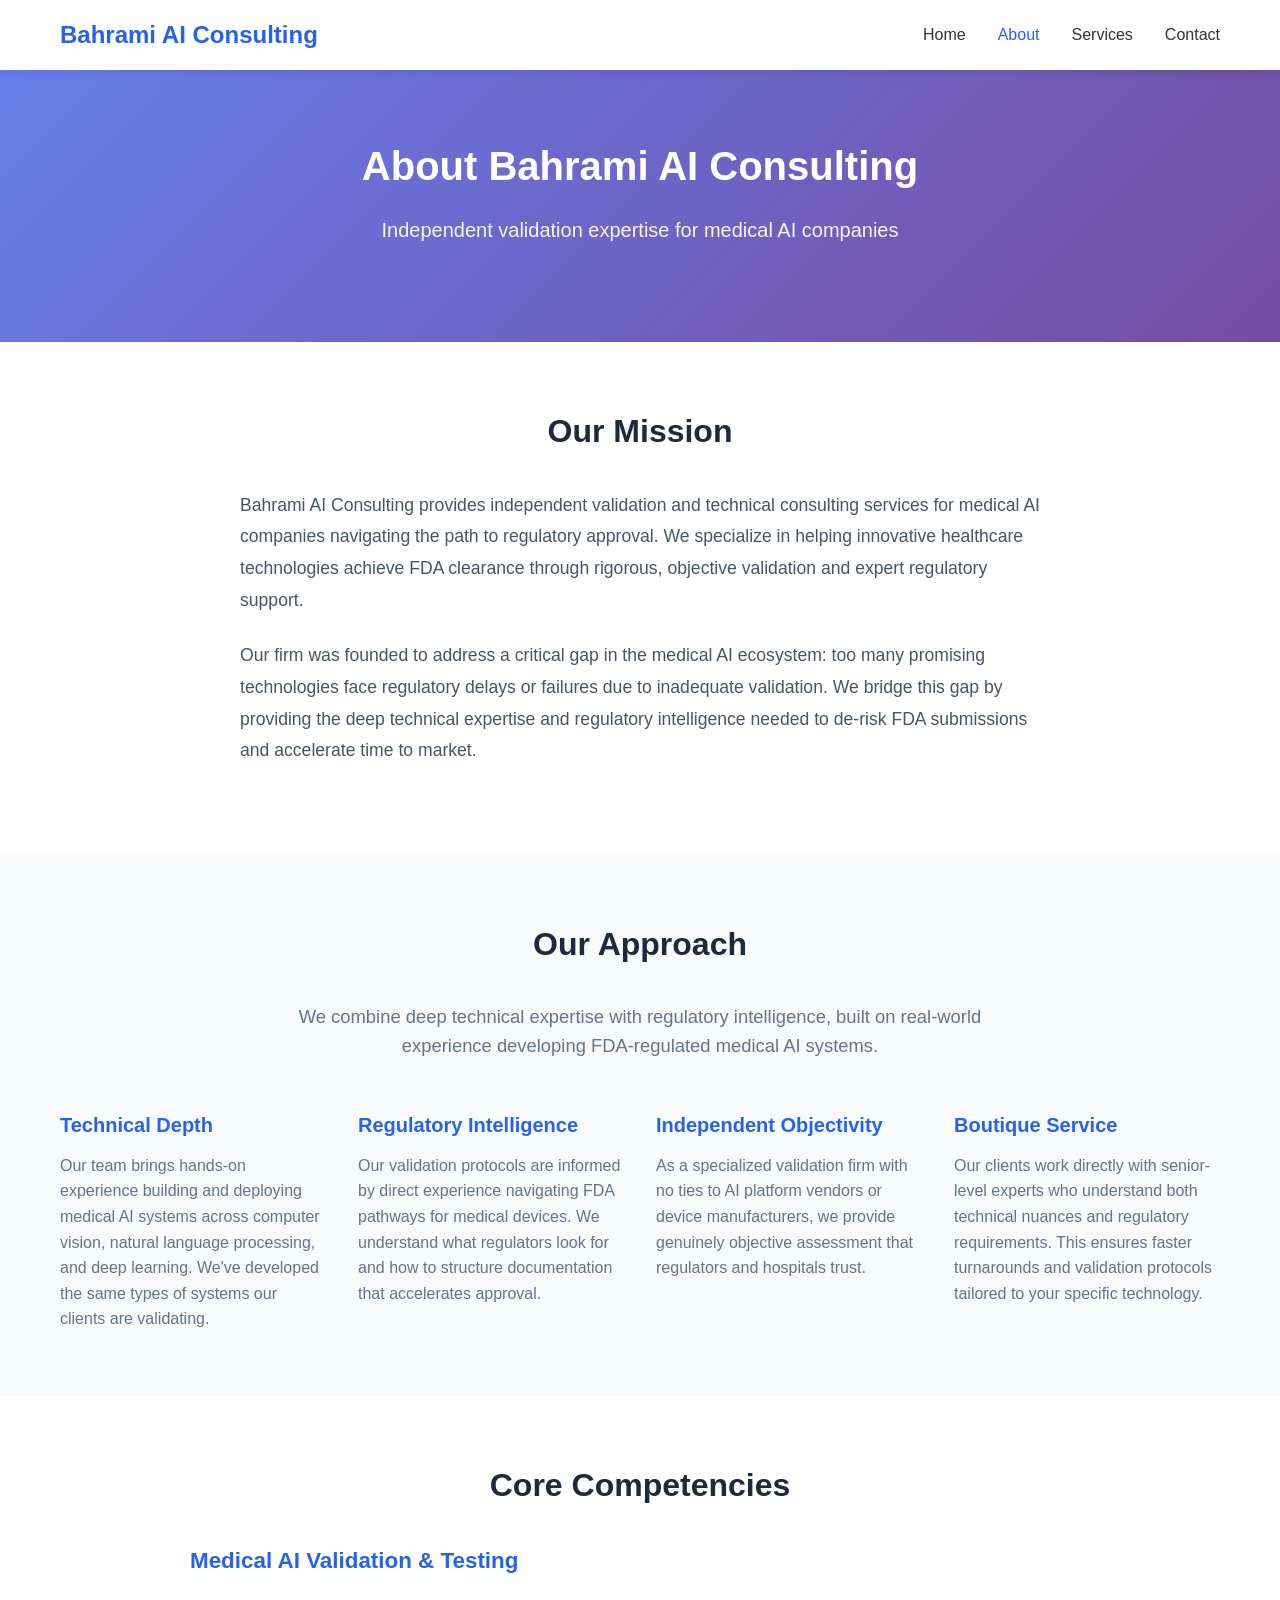
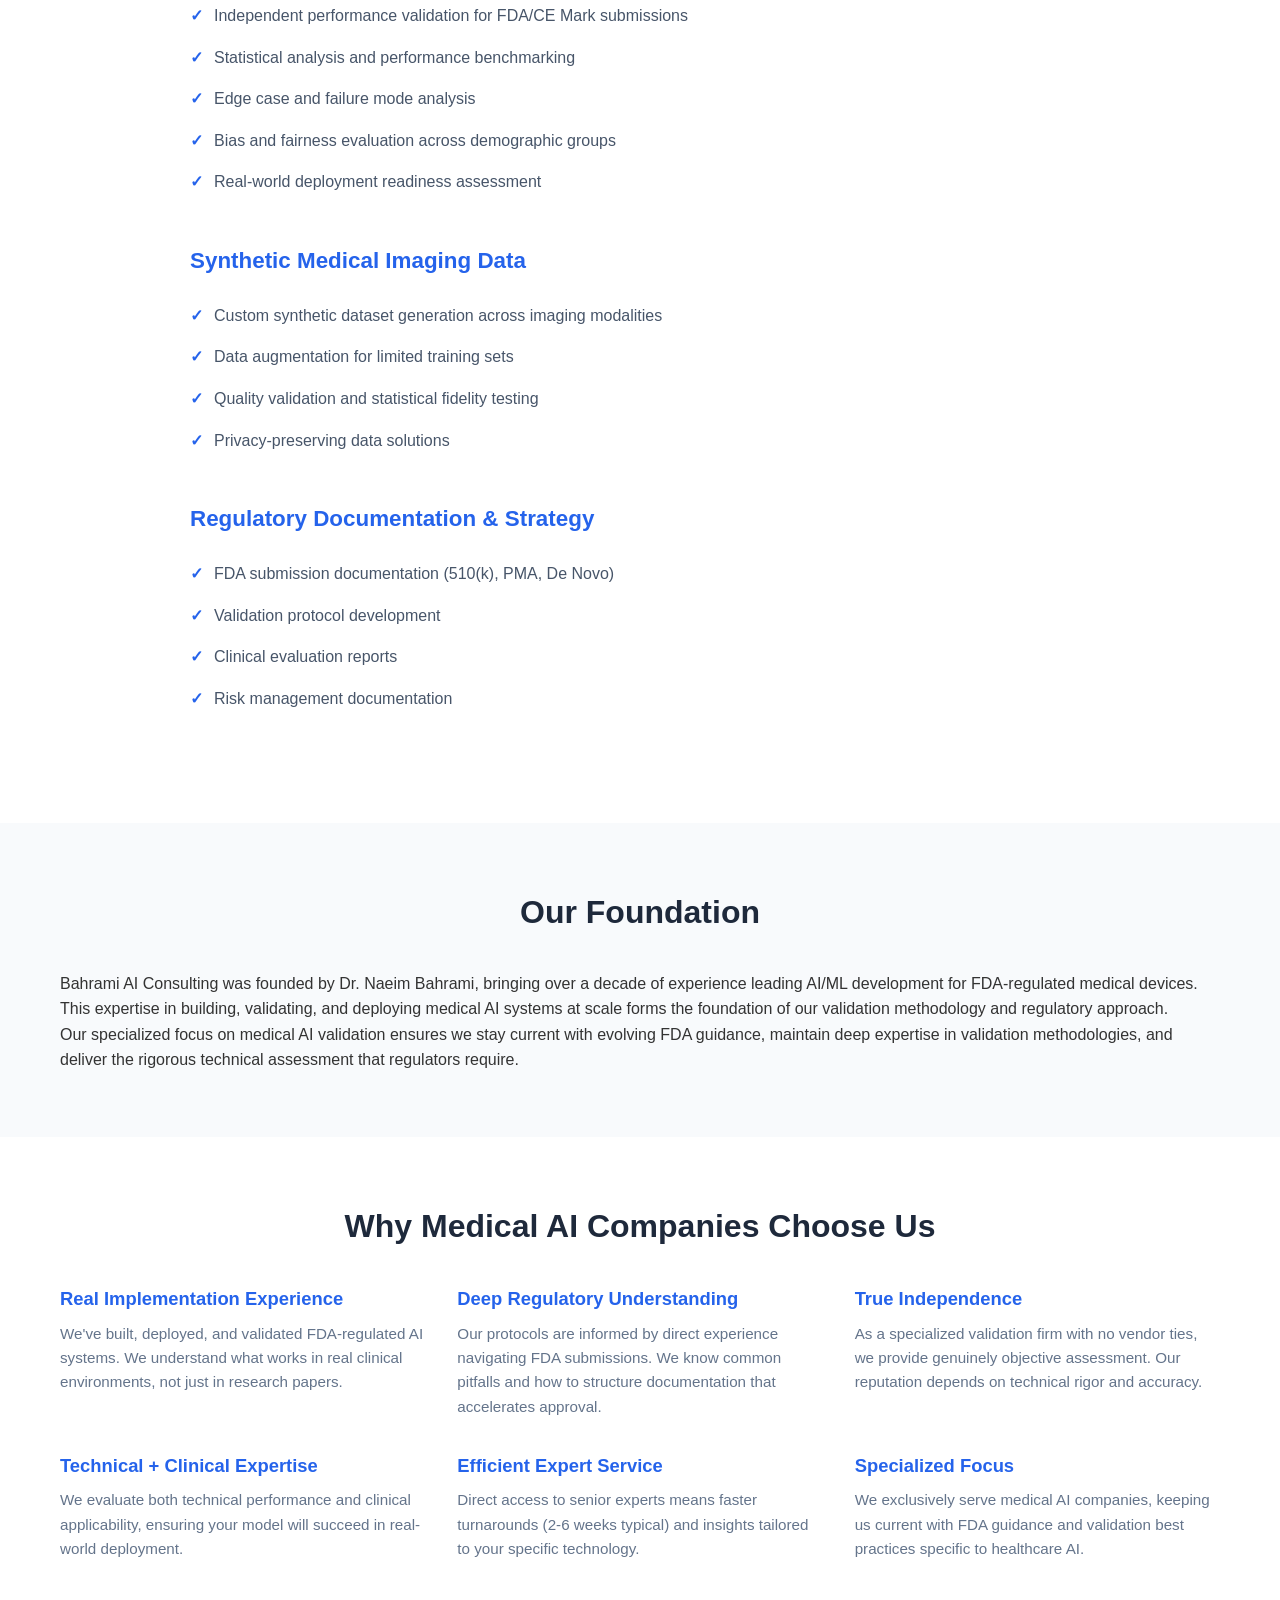
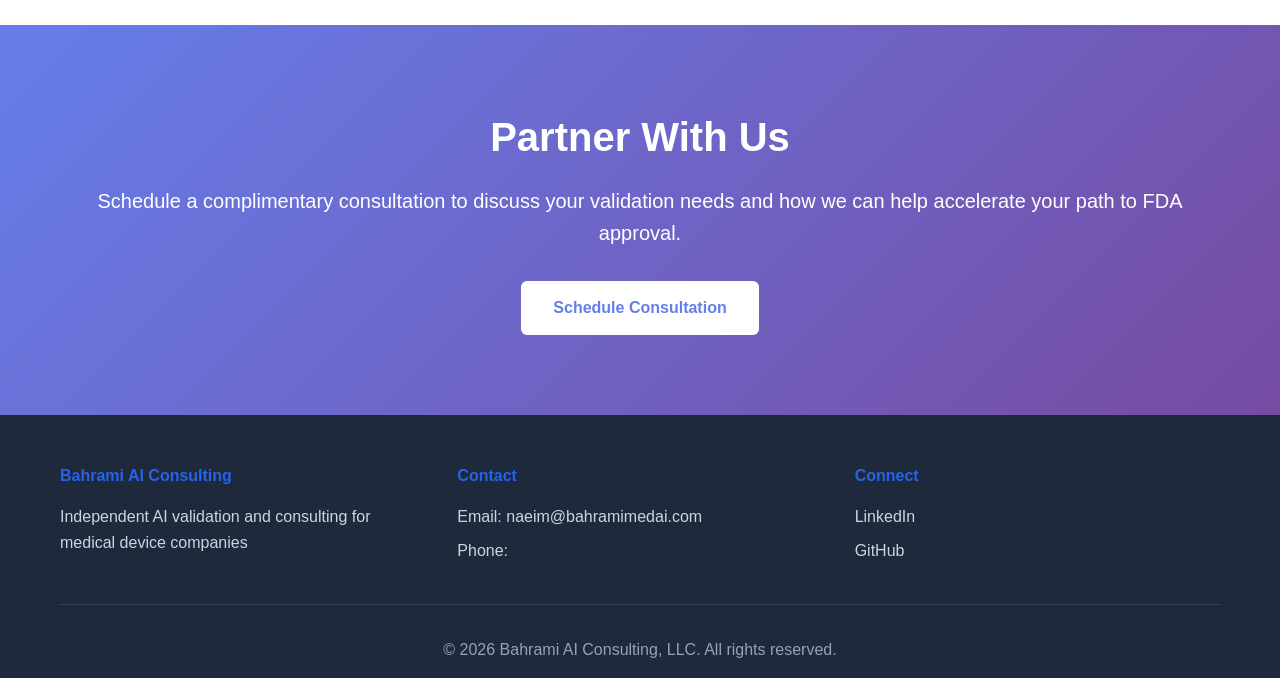
==== about.html @ 237594a4 "Add About page and extend styles; remove employer references and clear phone Co-Authored-By: Claude " ====
<!DOCTYPE html>
<html lang="en">
<head>
    <meta charset="UTF-8">
    <meta name="viewport" content="width=device-width, initial-scale=1.0">
    <title>About Us - Bahrami AI Consulting</title>
    <meta name="description" content="Specialized validation firm for medical AI companies. Expert validation services built on deep technical expertise in medical AI.">
    <link rel="stylesheet" href="css/style.css">
</head>
<body>
    <!-- Navigation -->
    <nav class="navbar">
        <div class="container">
            <div class="nav-brand">Bahrami AI Consulting</div>
            <ul class="nav-menu">
                <li><a href="index.html">Home</a></li>
                <li><a href="about.html" class="active">About</a></li>
                <li><a href="services.html">Services</a></li>
                <li><a href="contact.html">Contact</a></li>
            </ul>
        </div>
    </nav>

    <!-- About Hero -->
    <section class="page-hero">
        <div class="container">
            <h1>About Bahrami AI Consulting</h1>
            <p class="hero-subtitle">Independent validation expertise for medical AI companies</p>
        </div>
    </section>

    <!-- Mission Statement -->
    <section class="about-section">
        <div class="container">
            <div class="about-content">
                <h2>Our Mission</h2>
                <p>Bahrami AI Consulting provides independent validation and technical consulting services for medical AI companies navigating the path to regulatory approval. We specialize in helping innovative healthcare technologies achieve FDA clearance through rigorous, objective validation and expert regulatory support.</p>
                
                <p>Our firm was founded to address a critical gap in the medical AI ecosystem: too many promising technologies face regulatory delays or failures due to inadequate validation. We bridge this gap by providing the deep technical expertise and regulatory intelligence needed to de-risk FDA submissions and accelerate time to market.</p>
            </div>
        </div>
    </section>

    <!-- Our Approach -->
    <section class="about-section gray-bg">
        <div class="container">
            <h2>Our Approach</h2>
            <p class="section-intro">We combine deep technical expertise with regulatory intelligence, built on real-world experience developing FDA-regulated medical AI systems.</p>
            
            <div class="approach-grid">
                <div class="approach-item">
                    <h3>Technical Depth</h3>
                    <p>Our team brings hands-on experience building and deploying medical AI systems across computer vision, natural language processing, and deep learning. We've developed the same types of systems our clients are validating.</p>
                </div>
                
                <div class="approach-item">
                    <h3>Regulatory Intelligence</h3>
                    <p>Our validation protocols are informed by direct experience navigating FDA pathways for medical devices. We understand what regulators look for and how to structure documentation that accelerates approval.</p>
                </div>
                
                <div class="approach-item">
                    <h3>Independent Objectivity</h3>
                    <p>As a specialized validation firm with no ties to AI platform vendors or device manufacturers, we provide genuinely objective assessment that regulators and hospitals trust.</p>
                </div>
                
                <div class="approach-item">
                    <h3>Boutique Service</h3>
                    <p>Our clients work directly with senior-level experts who understand both technical nuances and regulatory requirements. This ensures faster turnarounds and validation protocols tailored to your specific technology.</p>
                </div>
            </div>
        </div>
    </section>

    <!-- Core Competencies -->
    <section class="about-section">
        <div class="container">
            <h2>Core Competencies</h2>
            
            <div class="competency-list">
                <div class="competency-item">
                    <h3>Medical AI Validation & Testing</h3>
                    <ul>
                        <li>Independent performance validation for FDA/CE Mark submissions</li>
                        <li>Statistical analysis and performance benchmarking</li>
                        <li>Edge case and failure mode analysis</li>
                        <li>Bias and fairness evaluation across demographic groups</li>
                        <li>Real-world deployment readiness assessment</li>
                    </ul>
                </div>
                
                <div class="competency-item">
                    <h3>Synthetic Medical Imaging Data</h3>
                    <ul>
                        <li>Custom synthetic dataset generation across imaging modalities</li>
                        <li>Data augmentation for limited training sets</li>
                        <li>Quality validation and statistical fidelity testing</li>
                        <li>Privacy-preserving data solutions</li>
                    </ul>
                </div>
                
                <div class="competency-item">
                    <h3>Regulatory Documentation & Strategy</h3>
                    <ul>
                        <li>FDA submission documentation (510(k), PMA, De Novo)</li>
                        <li>Validation protocol development</li>
                        <li>Clinical evaluation reports</li>
                        <li>Risk management documentation</li>
                    </ul>
                </div>
            </div>
        </div>
    </section>

    <!-- Foundation -->
    <section class="about-section gray-bg">
        <div class="container">
            <h2>Our Foundation</h2>
            <p>Bahrami AI Consulting was founded by Dr. Naeim Bahrami, bringing over a decade of experience leading AI/ML development for FDA-regulated medical devices. This expertise in building, validating, and deploying medical AI systems at scale forms the foundation of our validation methodology and regulatory approach.</p>
            
            <p>Our specialized focus on medical AI validation ensures we stay current with evolving FDA guidance, maintain deep expertise in validation methodologies, and deliver the rigorous technical assessment that regulators require.</p>
        </div>
    </section>

    <!-- Why Choose Us -->
    <section class="about-section">
        <div class="container">
            <h2>Why Medical AI Companies Choose Us</h2>
            
            <div class="why-choose-grid">
                <div class="why-choose-item">
                    <h4>Real Implementation Experience</h4>
                    <p>We've built, deployed, and validated FDA-regulated AI systems. We understand what works in real clinical environments, not just in research papers.</p>
                </div>
                
                <div class="why-choose-item">
                    <h4>Deep Regulatory Understanding</h4>
                    <p>Our protocols are informed by direct experience navigating FDA submissions. We know common pitfalls and how to structure documentation that accelerates approval.</p>
                </div>
                
                <div class="why-choose-item">
                    <h4>True Independence</h4>
                    <p>As a specialized validation firm with no vendor ties, we provide genuinely objective assessment. Our reputation depends on technical rigor and accuracy.</p>
                </div>
                
                <div class="why-choose-item">
                    <h4>Technical + Clinical Expertise</h4>
                    <p>We evaluate both technical performance and clinical applicability, ensuring your model will succeed in real-world deployment.</p>
                </div>
                
                <div class="why-choose-item">
                    <h4>Efficient Expert Service</h4>
                    <p>Direct access to senior experts means faster turnarounds (2-6 weeks typical) and insights tailored to your specific technology.</p>
                </div>
                
                <div class="why-choose-item">
                    <h4>Specialized Focus</h4>
                    <p>We exclusively serve medical AI companies, keeping us current with FDA guidance and validation best practices specific to healthcare AI.</p>
                </div>
            </div>
        </div>
    </section>

    <!-- CTA Section -->
    <section class="cta-section">
        <div class="container">
            <h2>Partner With Us</h2>
            <p>Schedule a complimentary consultation to discuss your validation needs and how we can help accelerate your path to FDA approval.</p>
            <a href="contact.html" class="btn btn-primary">Schedule Consultation</a>
        </div>
    </section>

    <!-- Footer -->
    <footer>
        <div class="container">
            <div class="footer-content">
                <div class="footer-col">
                    <h4>Bahrami AI Consulting</h4>
                    <p>Independent AI validation and consulting for medical device companies</p>
                </div>
                <div class="footer-col">
                    <h4>Contact</h4>
                    <p>Email: naeim@bahramimedai.com</p>
                    <p>Phone: </p>
                </div>
                <div class="footer-col">
                    <h4>Connect</h4>
                    <p><a href="https://www.linkedin.com/in/naeim-bahrami" target="_blank">LinkedIn</a></p>
                    <p><a href="https://github.com/naeimbah" target="_blank">GitHub</a></p>
                </div>
            </div>
            <div class="footer-bottom">
                <p>&copy; 2026 Bahrami AI Consulting, LLC. All rights reserved.</p>
            </div>
        </div>
    </footer>

    <script src="js/main.js"></script>
</body>
</html>
---- css/style.css ----
/* Reset & Base Styles */
* {
    margin: 0;
    padding: 0;
    box-sizing: border-box;
}

body {
    font-family: -apple-system, BlinkMacSystemFont, 'Segoe UI', Roboto, Oxygen, Ubuntu, Cantarell, sans-serif;
    line-height: 1.6;
    color: #333;
}

.container {
    max-width: 1200px;
    margin: 0 auto;
    padding: 0 20px;
}

/* Navigation */
.navbar {
    background: #fff;
    box-shadow: 0 2px 10px rgba(0,0,0,0.1);
    position: sticky;
    top: 0;
    z-index: 100;
}

.navbar .container {
    display: flex;
    justify-content: space-between;
    align-items: center;
    padding: 1rem 20px;
}

.nav-brand {
    font-size: 1.5rem;
    font-weight: 700;
    color: #2563eb;
}

.nav-menu {
    display: flex;
    list-style: none;
    gap: 2rem;
}

.nav-menu a {
    text-decoration: none;
    color: #333;
    font-weight: 500;
    transition: color 0.3s;
}

.nav-menu a:hover,
.nav-menu a.active {
    color: #2563eb;
}

/* Hero Section */
.hero {
    background: linear-gradient(135deg, #667eea 0%, #764ba2 100%);
    color: white;
    padding: 6rem 0;
    text-align: center;
}

.hero h1 {
    font-size: 3rem;
    margin-bottom: 1rem;
    line-height: 1.2;
}

.hero-subtitle {
    font-size: 1.25rem;
    margin-bottom: 2rem;
    opacity: 0.95;
}

.hero-cta {
    display: flex;
    gap: 1rem;
    justify-content: center;
    flex-wrap: wrap;
}

/* Buttons */
.btn {
    display: inline-block;
    padding: 0.875rem 2rem;
    border-radius: 6px;
    text-decoration: none;
    font-weight: 600;
    transition: all 0.3s;
}

.btn-primary {
    background: white;
    color: #667eea;
}

.btn-primary:hover {
    transform: translateY(-2px);
    box-shadow: 0 10px 25px rgba(0,0,0,0.2);
}

.btn-secondary {
    background: transparent;
    color: white;
    border: 2px solid white;
}

.btn-secondary:hover {
    background: white;
    color: #667eea;
}

/* Credentials Bar */
.credentials {
    background: #f8fafc;
    padding: 2rem 0;
    border-bottom: 1px solid #e2e8f0;
}

.credentials .container {
    display: flex;
    justify-content: space-around;
    flex-wrap: wrap;
    gap: 2rem;
}

.credential-item {
    text-align: center;
}

.credential-item strong {
    display: block;
    font-size: 1.1rem;
    color: #2563eb;
    margin-bottom: 0.25rem;
}

.credential-item span {
    color: #64748b;
    font-size: 0.95rem;
}

/* Services Preview */
.services-preview {
    padding: 5rem 0;
}

.services-preview h2 {
    text-align: center;
    font-size: 2.5rem;
    margin-bottom: 3rem;
    color: #1e293b;
}

.service-grid {
    display: grid;
    grid-template-columns: repeat(auto-fit, minmax(300px, 1fr));
    gap: 2rem;
}

.service-card {
    background: white;
    padding: 2rem;
    border-radius: 8px;
    box-shadow: 0 4px 6px rgba(0,0,0,0.1);
    transition: transform 0.3s, box-shadow 0.3s;
}

.service-card:hover {
    transform: translateY(-5px);
    box-shadow: 0 10px 25px rgba(0,0,0,0.15);
}

.service-card h3 {
    color: #2563eb;
    margin-bottom: 1rem;
    font-size: 1.5rem;
}

.service-card p {
    color: #64748b;
    margin-bottom: 1rem;
}

.service-card a {
    color: #2563eb;
    text-decoration: none;
    font-weight: 600;
}

/* Why Us Section */
.why-us {
    background: #f8fafc;
    padding: 5rem 0;
}

.why-us h2 {
    text-align: center;
    font-size: 2.5rem;
    margin-bottom: 3rem;
}

.why-grid {
    display: grid;
    grid-template-columns: repeat(auto-fit, minmax(250px, 1fr));
    gap: 2rem;
}

.why-item h4 {
    color: #2563eb;
    margin-bottom: 0.5rem;
    font-size: 1.25rem;
}

.why-item p {
    color: #64748b;
}

/* CTA Section */
.cta-section {
    background: linear-gradient(135deg, #667eea 0%, #764ba2 100%);
    color: white;
    text-align: center;
    padding: 5rem 0;
}

.cta-section h2 {
    font-size: 2.5rem;
    margin-bottom: 1rem;
}

.cta-section p {
    font-size: 1.25rem;
    margin-bottom: 2rem;
}

/* Footer */
footer {
    background: #1e293b;
    color: white;
    padding: 3rem 0 1rem;
}

.footer-content {
    display: grid;
    grid-template-columns: repeat(auto-fit, minmax(250px, 1fr));
    gap: 2rem;
    margin-bottom: 2rem;
}

.footer-col h4 {
    margin-bottom: 1rem;
    color: #2563eb;
}

.footer-col p {
    margin-bottom: 0.5rem;
    color: #cbd5e1;
}

.footer-col a {
    color: #cbd5e1;
    text-decoration: none;
}

.footer-col a:hover {
    color: white;
}

.footer-bottom {
    text-align: center;
    padding-top: 2rem;
    border-top: 1px solid #334155;
    color: #94a3b8;
}

/* Responsive Design */
@media (max-width: 768px) {
    .hero h1 {
        font-size: 2rem;
    }
    
    .nav-menu {
        gap: 1rem;
    }
    
    .service-grid,
    .why-grid {
        grid-template-columns: 1fr;
    }
}


/* About Page Styles */
.page-hero {
    background: linear-gradient(135deg, #667eea 0%, #764ba2 100%);
    color: white;
    padding: 4rem 0;
    text-align: center;
}

.page-hero h1 {
    font-size: 2.5rem;
    margin-bottom: 1rem;
}

.about-section {
    padding: 4rem 0;
}

.gray-bg {
    background: #f8fafc;
}

.about-content {
    max-width: 800px;
    margin: 0 auto;
}

.about-section h2 {
    text-align: center;
    font-size: 2rem;
    margin-bottom: 2rem;
    color: #1e293b;
}

.about-content p {
    font-size: 1.1rem;
    line-height: 1.8;
    color: #475569;
    margin-bottom: 1.5rem;
}

.section-intro {
    text-align: center;
    font-size: 1.15rem;
    color: #64748b;
    max-width: 700px;
    margin: 0 auto 3rem;
}

/* Approach Grid */
.approach-grid {
    display: grid;
    grid-template-columns: repeat(auto-fit, minmax(250px, 1fr));
    gap: 2rem;
    margin-top: 2rem;
}

.approach-item h3 {
    color: #2563eb;
    margin-bottom: 0.75rem;
    font-size: 1.25rem;
}

.approach-item p {
    color: #64748b;
    line-height: 1.6;
}

/* Competency List */
.competency-list {
    max-width: 900px;
    margin: 0 auto;
}

.competency-item {
    margin-bottom: 2.5rem;
}

.competency-item h3 {
    color: #2563eb;
    margin-bottom: 1rem;
    font-size: 1.4rem;
}

.competency-item ul {
    list-style: none;
    padding: 0;
}

.competency-item li {
    padding: 0.5rem 0 0.5rem 1.5rem;
    position: relative;
    color: #475569;
}

.competency-item li:before {
    content: "✓";
    position: absolute;
    left: 0;
    color: #2563eb;
    font-weight: bold;
}

/* Why Choose Grid */
.why-choose-grid {
    display: grid;
    grid-template-columns: repeat(auto-fit, minmax(300px, 1fr));
    gap: 2rem;
    margin-top: 2rem;
}

.why-choose-item h4 {
    color: #2563eb;
    margin-bottom: 0.5rem;
    font-size: 1.15rem;
}

.why-choose-item p {
    color: #64748b;
    font-size: 0.95rem;
    line-height: 1.6;
}

/* Responsive */
@media (max-width: 768px) {
    .page-hero h1 {
        font-size: 2rem;
    }
    
    .approach-grid,
    .why-choose-grid {
        grid-template-columns: 1fr;
    }
}
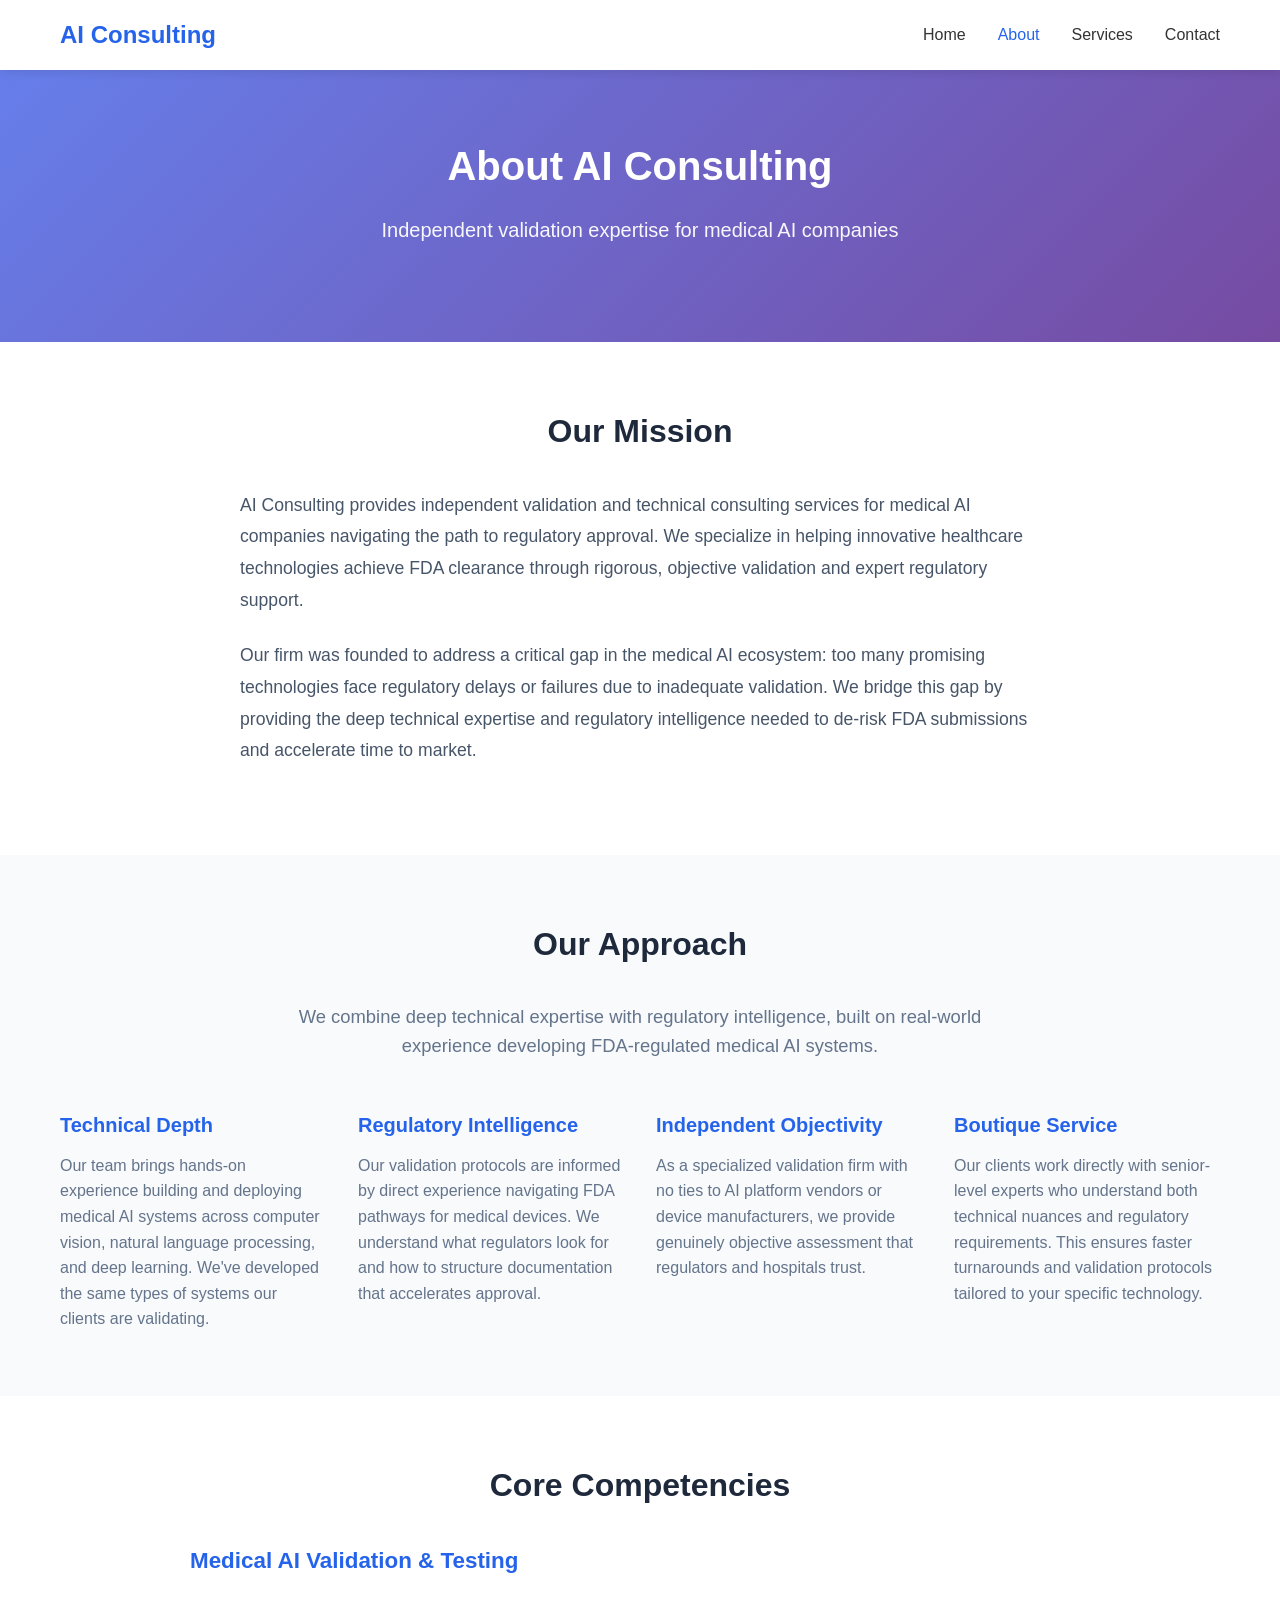
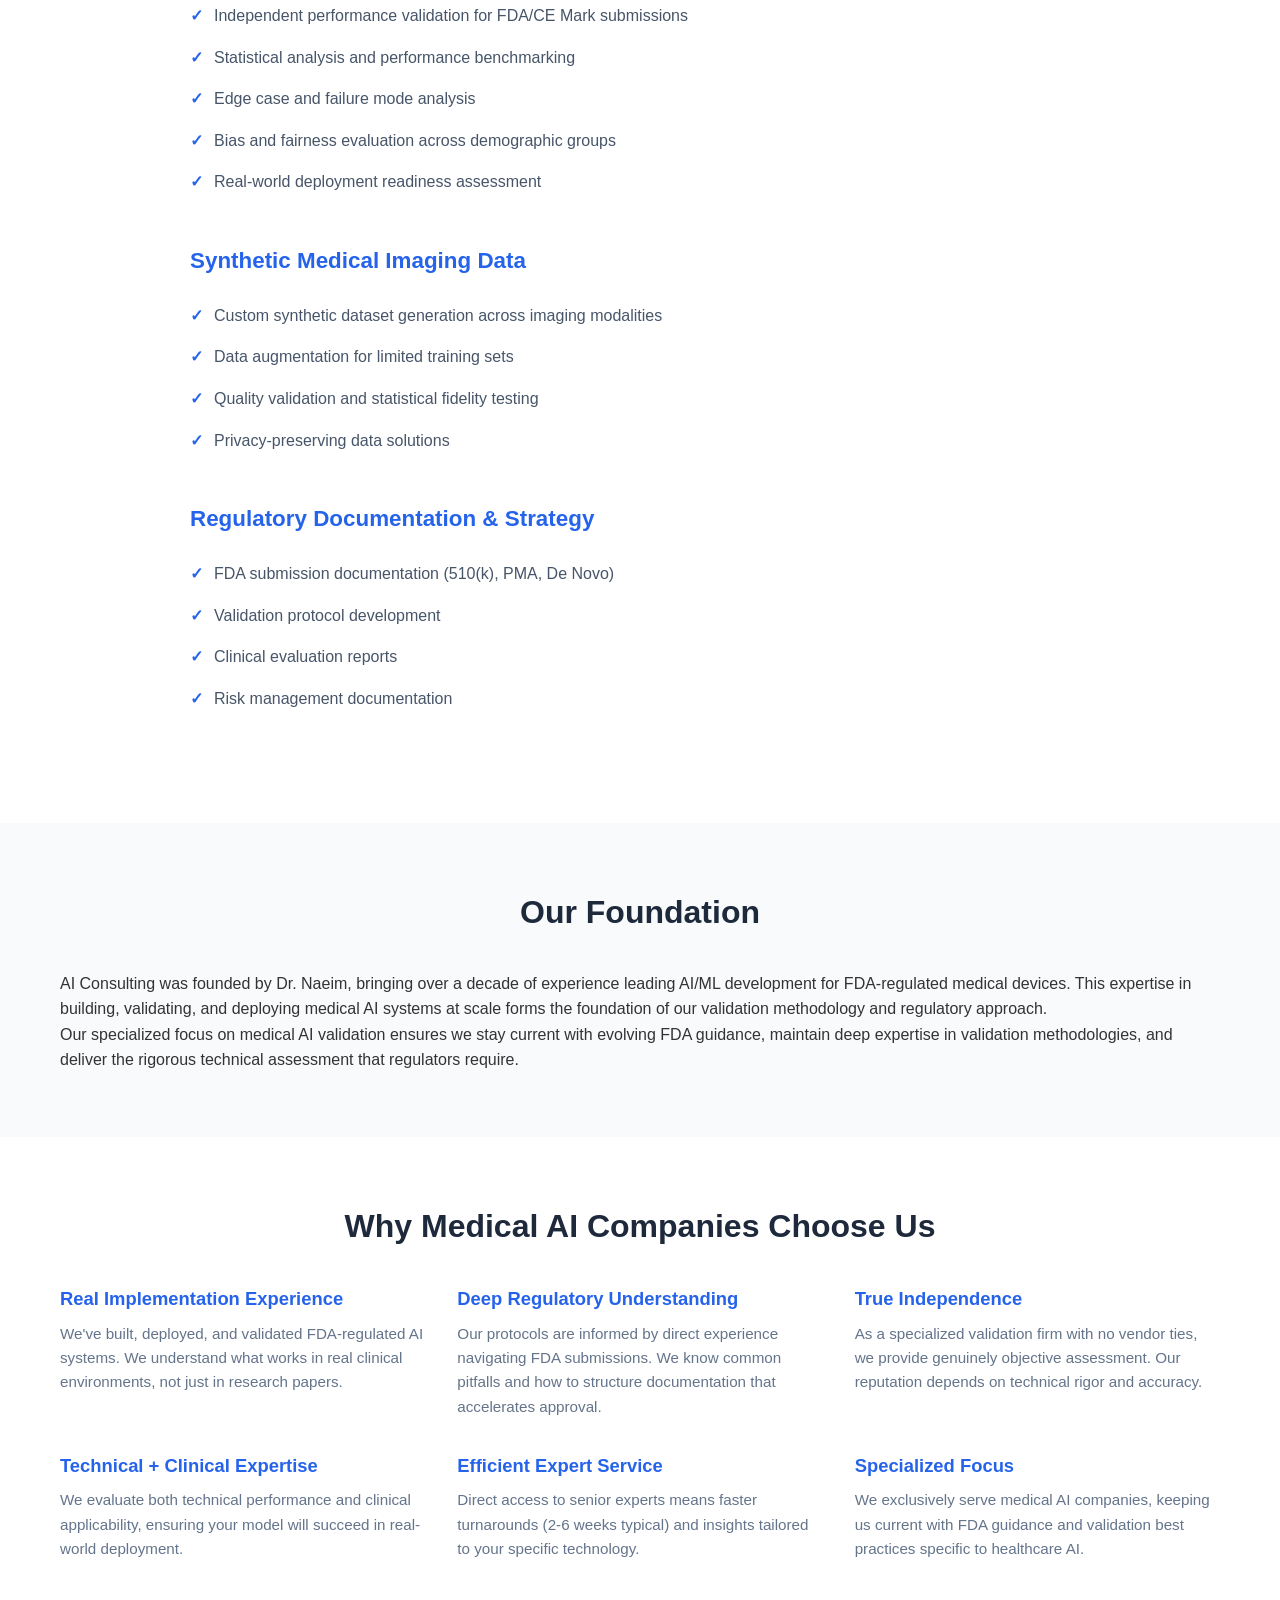
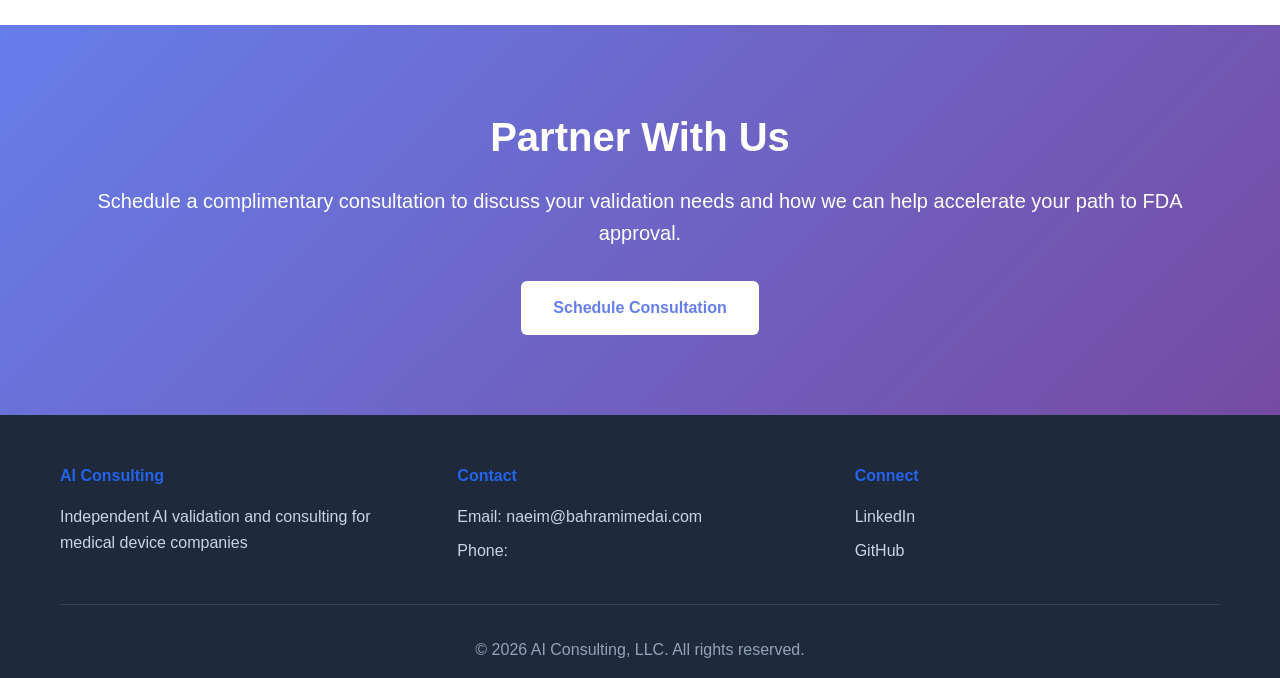
==== commit 3c2d3587: "Remove Bahrami name from all page text and titles Co-Authored-By: Claude Sonnet 4.6 <noreply@anthrop" ====
--- a/about.html
+++ b/about.html
@@ -3,7 +3,7 @@
 <head>
     <meta charset="UTF-8">
     <meta name="viewport" content="width=device-width, initial-scale=1.0">
-    <title>About Us - Bahrami AI Consulting</title>
+    <title>About Us - AI Consulting</title>
     <meta name="description" content="Specialized validation firm for medical AI companies. Expert validation services built on deep technical expertise in medical AI.">
     <link rel="stylesheet" href="css/style.css">
 </head>
@@ -11,7 +11,7 @@
     <!-- Navigation -->
     <nav class="navbar">
         <div class="container">
-            <div class="nav-brand">Bahrami AI Consulting</div>
+            <div class="nav-brand">AI Consulting</div>
             <ul class="nav-menu">
                 <li><a href="index.html">Home</a></li>
                 <li><a href="about.html" class="active">About</a></li>
@@ -24,7 +24,7 @@
     <!-- About Hero -->
     <section class="page-hero">
         <div class="container">
-            <h1>About Bahrami AI Consulting</h1>
+            <h1>About AI Consulting</h1>
             <p class="hero-subtitle">Independent validation expertise for medical AI companies</p>
         </div>
     </section>
@@ -34,7 +34,7 @@
         <div class="container">
             <div class="about-content">
                 <h2>Our Mission</h2>
-                <p>Bahrami AI Consulting provides independent validation and technical consulting services for medical AI companies navigating the path to regulatory approval. We specialize in helping innovative healthcare technologies achieve FDA clearance through rigorous, objective validation and expert regulatory support.</p>
+                <p>AI Consulting provides independent validation and technical consulting services for medical AI companies navigating the path to regulatory approval. We specialize in helping innovative healthcare technologies achieve FDA clearance through rigorous, objective validation and expert regulatory support.</p>
                 
                 <p>Our firm was founded to address a critical gap in the medical AI ecosystem: too many promising technologies face regulatory delays or failures due to inadequate validation. We bridge this gap by providing the deep technical expertise and regulatory intelligence needed to de-risk FDA submissions and accelerate time to market.</p>
             </div>
@@ -115,7 +115,7 @@
     <section class="about-section gray-bg">
         <div class="container">
             <h2>Our Foundation</h2>
-            <p>Bahrami AI Consulting was founded by Dr. Naeim Bahrami, bringing over a decade of experience leading AI/ML development for FDA-regulated medical devices. This expertise in building, validating, and deploying medical AI systems at scale forms the foundation of our validation methodology and regulatory approach.</p>
+            <p>AI Consulting was founded by Dr. Naeim, bringing over a decade of experience leading AI/ML development for FDA-regulated medical devices. This expertise in building, validating, and deploying medical AI systems at scale forms the foundation of our validation methodology and regulatory approach.</p>
             
             <p>Our specialized focus on medical AI validation ensures we stay current with evolving FDA guidance, maintain deep expertise in validation methodologies, and deliver the rigorous technical assessment that regulators require.</p>
         </div>
@@ -174,7 +174,7 @@
         <div class="container">
             <div class="footer-content">
                 <div class="footer-col">
-                    <h4>Bahrami AI Consulting</h4>
+                    <h4>AI Consulting</h4>
                     <p>Independent AI validation and consulting for medical device companies</p>
                 </div>
                 <div class="footer-col">
@@ -189,7 +189,7 @@
                 </div>
             </div>
             <div class="footer-bottom">
-                <p>&copy; 2026 Bahrami AI Consulting, LLC. All rights reserved.</p>
+                <p>&copy; 2026 AI Consulting, LLC. All rights reserved.</p>
             </div>
         </div>
     </footer>
--- a/css/style.css
+++ b/css/style.css
@@ -423,9 +423,812 @@
     .page-hero h1 {
         font-size: 2rem;
     }
-    
+
     .approach-grid,
     .why-choose-grid {
         grid-template-columns: 1fr;
     }
+}
+
+
+/* Services Page Styles */
+.services-intro {
+    padding: 3rem 0;
+    background: #f8fafc;
+    border-bottom: 1px solid #e2e8f0;
+}
+
+.intro-content {
+    max-width: 750px;
+    margin: 0 auto;
+    text-align: center;
+}
+
+.intro-content p {
+    font-size: 1.1rem;
+    color: #475569;
+    line-height: 1.8;
+    margin-bottom: 0.75rem;
+}
+
+.service-detail {
+    padding: 5rem 0;
+}
+
+.service-header {
+    text-align: center;
+    margin-bottom: 3rem;
+}
+
+.service-header h2 {
+    font-size: 2rem;
+    color: #1e293b;
+    margin-bottom: 0.75rem;
+}
+
+.service-tagline {
+    font-size: 1.1rem;
+    color: #64748b;
+    max-width: 650px;
+    margin: 0 auto;
+}
+
+.service-content-grid {
+    display: grid;
+    grid-template-columns: 1fr 320px;
+    gap: 3rem;
+    align-items: start;
+}
+
+.service-feature {
+    margin-bottom: 2rem;
+}
+
+.service-feature h4 {
+    font-size: 1.1rem;
+    color: #1e293b;
+    margin-bottom: 0.75rem;
+}
+
+.service-feature ul {
+    list-style: none;
+    padding: 0;
+}
+
+.service-feature li {
+    padding: 0.4rem 0 0.4rem 1.5rem;
+    position: relative;
+    color: #475569;
+}
+
+.service-feature li:before {
+    content: "✓";
+    position: absolute;
+    left: 0;
+    color: #2563eb;
+    font-weight: bold;
+}
+
+.sidebar-box {
+    background: white;
+    border: 1px solid #e2e8f0;
+    border-radius: 8px;
+    padding: 1.5rem;
+    margin-bottom: 1.5rem;
+}
+
+.sidebar-box h4 {
+    font-size: 1rem;
+    color: #1e293b;
+    margin-bottom: 1rem;
+    padding-bottom: 0.5rem;
+    border-bottom: 2px solid #2563eb;
+}
+
+.deliverables-list,
+.timeline-list {
+    list-style: none;
+    padding: 0;
+}
+
+.deliverables-list li,
+.timeline-list li {
+    padding: 0.4rem 0 0.4rem 1.25rem;
+    position: relative;
+    color: #475569;
+    font-size: 0.95rem;
+}
+
+.deliverables-list li:before {
+    content: "→";
+    position: absolute;
+    left: 0;
+    color: #2563eb;
+}
+
+.timeline-list li:before {
+    content: "•";
+    position: absolute;
+    left: 0;
+    color: #2563eb;
+}
+
+.timeline-note {
+    font-size: 0.85rem;
+    color: #94a3b8;
+    margin-top: 0.75rem;
+    font-style: italic;
+}
+
+/* Additional Services */
+.additional-services {
+    padding: 4rem 0;
+}
+
+.additional-services h2 {
+    text-align: center;
+    font-size: 2rem;
+    color: #1e293b;
+    margin-bottom: 2rem;
+}
+
+.additional-service-box {
+    max-width: 750px;
+    margin: 0 auto;
+    background: white;
+    border: 1px solid #e2e8f0;
+    border-radius: 8px;
+    padding: 2rem;
+}
+
+.additional-service-box h3 {
+    color: #2563eb;
+    font-size: 1.4rem;
+    margin-bottom: 1rem;
+}
+
+.additional-service-box p {
+    color: #475569;
+    margin-bottom: 1rem;
+}
+
+.additional-service-box ul {
+    list-style: none;
+    padding: 0;
+    margin-bottom: 1rem;
+}
+
+.additional-service-box li {
+    padding: 0.4rem 0 0.4rem 1.5rem;
+    position: relative;
+    color: #475569;
+}
+
+.additional-service-box li:before {
+    content: "✓";
+    position: absolute;
+    left: 0;
+    color: #2563eb;
+    font-weight: bold;
+}
+
+.service-note {
+    font-style: italic;
+    color: #94a3b8;
+    font-size: 0.95rem;
+}
+
+/* Pricing Section */
+.pricing-section {
+    padding: 5rem 0;
+}
+
+.pricing-section h2 {
+    text-align: center;
+    font-size: 2rem;
+    color: #1e293b;
+    margin-bottom: 2rem;
+}
+
+.pricing-intro {
+    text-align: center;
+    color: #475569;
+    font-size: 1.05rem;
+    max-width: 700px;
+    margin: 0 auto 3rem;
+}
+
+.engagement-models {
+    display: grid;
+    grid-template-columns: repeat(auto-fit, minmax(220px, 1fr));
+    gap: 1.5rem;
+    margin-bottom: 3rem;
+}
+
+.engagement-model {
+    background: white;
+    border-radius: 8px;
+    padding: 1.5rem;
+    border: 1px solid #e2e8f0;
+}
+
+.engagement-model h3 {
+    color: #2563eb;
+    font-size: 1.1rem;
+    margin-bottom: 0.75rem;
+}
+
+.engagement-model p {
+    color: #64748b;
+    font-size: 0.95rem;
+    line-height: 1.6;
+}
+
+.pricing-ranges h3 {
+    text-align: center;
+    font-size: 1.4rem;
+    color: #1e293b;
+    margin-bottom: 1.5rem;
+}
+
+.price-range-grid {
+    display: grid;
+    grid-template-columns: repeat(auto-fit, minmax(200px, 1fr));
+    gap: 1rem;
+    margin-bottom: 2.5rem;
+}
+
+.price-range-item {
+    background: white;
+    border-radius: 8px;
+    padding: 1.25rem;
+    text-align: center;
+    border: 1px solid #e2e8f0;
+}
+
+.price-range-item strong {
+    display: block;
+    color: #1e293b;
+    margin-bottom: 0.5rem;
+    font-size: 0.95rem;
+}
+
+.price-range-item span {
+    color: #2563eb;
+    font-size: 1.1rem;
+    font-weight: 600;
+}
+
+.pricing-cta {
+    text-align: center;
+}
+
+.pricing-cta p {
+    color: #475569;
+    margin-bottom: 1.25rem;
+}
+
+/* Process Section */
+.process-section {
+    padding: 5rem 0;
+}
+
+.process-section h2 {
+    text-align: center;
+    font-size: 2rem;
+    color: #1e293b;
+    margin-bottom: 3rem;
+}
+
+.process-steps {
+    display: grid;
+    grid-template-columns: repeat(auto-fit, minmax(280px, 1fr));
+    gap: 2rem;
+}
+
+.process-step {
+    position: relative;
+    padding: 1.5rem;
+    border: 1px solid #e2e8f0;
+    border-radius: 8px;
+    background: white;
+}
+
+.step-number {
+    width: 40px;
+    height: 40px;
+    background: #2563eb;
+    color: white;
+    border-radius: 50%;
+    display: flex;
+    align-items: center;
+    justify-content: center;
+    font-weight: 700;
+    font-size: 1.1rem;
+    margin-bottom: 1rem;
+}
+
+.process-step h3 {
+    color: #1e293b;
+    font-size: 1.1rem;
+    margin-bottom: 0.25rem;
+}
+
+.step-duration {
+    color: #2563eb;
+    font-size: 0.85rem;
+    font-weight: 600;
+    margin-bottom: 0.75rem;
+}
+
+.process-step p:last-child {
+    color: #64748b;
+    font-size: 0.95rem;
+    line-height: 1.6;
+}
+
+/* FAQ Section */
+.faq-section {
+    padding: 5rem 0;
+}
+
+.faq-section h2 {
+    text-align: center;
+    font-size: 2rem;
+    color: #1e293b;
+    margin-bottom: 3rem;
+}
+
+.faq-grid {
+    display: grid;
+    grid-template-columns: repeat(auto-fit, minmax(340px, 1fr));
+    gap: 2rem;
+}
+
+.faq-item {
+    background: white;
+    border-radius: 8px;
+    padding: 1.5rem;
+    border: 1px solid #e2e8f0;
+}
+
+.faq-item h3 {
+    color: #1e293b;
+    font-size: 1rem;
+    margin-bottom: 0.75rem;
+    line-height: 1.4;
+}
+
+.faq-item p {
+    color: #64748b;
+    font-size: 0.95rem;
+    line-height: 1.6;
+}
+
+/* CTA contact line */
+.cta-contact {
+    margin-top: 1.5rem;
+    font-size: 0.95rem;
+    opacity: 0.9;
+}
+
+.cta-contact p {
+    margin-bottom: 0.25rem;
+    font-size: 0.95rem;
+}
+
+/* Responsive — Services */
+@media (max-width: 900px) {
+    .service-content-grid {
+        grid-template-columns: 1fr;
+    }
+}
+
+@media (max-width: 768px) {
+    .process-steps,
+    .faq-grid {
+        grid-template-columns: 1fr;
+    }
+}
+
+/* Services Page Styles */
+.services-intro {
+    padding: 3rem 0;
+    background: #f8fafc;
+}
+
+.intro-content {
+    max-width: 800px;
+    margin: 0 auto;
+    text-align: center;
+}
+
+.intro-content p {
+    font-size: 1.1rem;
+    line-height: 1.8;
+    color: #475569;
+    margin-bottom: 1rem;
+}
+
+/* Service Detail Sections */
+.service-detail {
+    padding: 4rem 0;
+}
+
+.service-header {
+    text-align: center;
+    margin-bottom: 3rem;
+}
+
+.service-header h2 {
+    font-size: 2.25rem;
+    color: #1e293b;
+    margin-bottom: 1rem;
+}
+
+.service-tagline {
+    font-size: 1.15rem;
+    color: #64748b;
+    max-width: 700px;
+    margin: 0 auto;
+}
+
+.service-content-grid {
+    display: grid;
+    grid-template-columns: 2fr 1fr;
+    gap: 3rem;
+    margin-top: 2rem;
+}
+
+.service-content-main h3 {
+    font-size: 1.75rem;
+    color: #2563eb;
+    margin-bottom: 2rem;
+}
+
+.service-feature {
+    margin-bottom: 2.5rem;
+}
+
+.service-feature h4 {
+    font-size: 1.25rem;
+    color: #1e293b;
+    margin-bottom: 0.75rem;
+}
+
+.service-feature ul {
+    list-style: none;
+    padding: 0;
+}
+
+.service-feature li {
+    padding: 0.5rem 0 0.5rem 1.5rem;
+    position: relative;
+    color: #475569;
+    line-height: 1.6;
+}
+
+.service-feature li:before {
+    content: "✓";
+    position: absolute;
+    left: 0;
+    color: #2563eb;
+    font-weight: bold;
+}
+
+/* Sidebar */
+.service-sidebar {
+    display: flex;
+    flex-direction: column;
+    gap: 1.5rem;
+}
+
+.sidebar-box {
+    background: white;
+    padding: 1.5rem;
+    border-radius: 8px;
+    box-shadow: 0 2px 8px rgba(0,0,0,0.1);
+}
+
+.sidebar-box h4 {
+    font-size: 1.15rem;
+    color: #2563eb;
+    margin-bottom: 1rem;
+}
+
+.deliverables-list,
+.timeline-list {
+    list-style: none;
+    padding: 0;
+}
+
+.deliverables-list li,
+.timeline-list li {
+    padding: 0.4rem 0 0.4rem 1.3rem;
+    position: relative;
+    color: #475569;
+    font-size: 0.95rem;
+    line-height: 1.5;
+}
+
+.deliverables-list li:before {
+    content: "→";
+    position: absolute;
+    left: 0;
+    color: #2563eb;
+}
+
+.timeline-list li {
+    padding-left: 0;
+    margin-bottom: 0.75rem;
+}
+
+.timeline-note {
+    font-size: 0.875rem;
+    color: #64748b;
+    margin-top: 1rem;
+    font-style: italic;
+}
+
+/* Additional Services */
+.additional-services {
+    padding: 4rem 0;
+    background: white;
+}
+
+.additional-services h2 {
+    text-align: center;
+    font-size: 2rem;
+    margin-bottom: 2rem;
+    color: #1e293b;
+}
+
+.additional-service-box {
+    max-width: 800px;
+    margin: 0 auto;
+    background: #f8fafc;
+    padding: 2rem;
+    border-radius: 8px;
+}
+
+.additional-service-box h3 {
+    color: #2563eb;
+    margin-bottom: 1rem;
+}
+
+.additional-service-box ul {
+    display: grid;
+    grid-template-columns: repeat(auto-fit, minmax(250px, 1fr));
+    gap: 0.5rem 1rem;
+    margin: 1.5rem 0;
+}
+
+.additional-service-box li {
+    padding-left: 1.3rem;
+    position: relative;
+    color: #475569;
+}
+
+.additional-service-box li:before {
+    content: "•";
+    position: absolute;
+    left: 0;
+    color: #2563eb;
+}
+
+.service-note {
+    font-style: italic;
+    color: #64748b;
+    margin-top: 1rem;
+}
+
+/* Pricing Section */
+.pricing-section {
+    padding: 4rem 0;
+}
+
+.pricing-section h2 {
+    text-align: center;
+    font-size: 2rem;
+    margin-bottom: 2rem;
+    color: #1e293b;
+}
+
+.pricing-content {
+    max-width: 900px;
+    margin: 0 auto;
+}
+
+.pricing-intro {
+    text-align: center;
+    font-size: 1.1rem;
+    color: #475569;
+    margin-bottom: 3rem;
+    line-height: 1.8;
+}
+
+.engagement-models {
+    display: grid;
+    grid-template-columns: repeat(auto-fit, minmax(250px, 1fr));
+    gap: 2rem;
+    margin-bottom: 3rem;
+}
+
+.engagement-model h3 {
+    color: #2563eb;
+    font-size: 1.25rem;
+    margin-bottom: 0.75rem;
+}
+
+.engagement-model p {
+    color: #475569;
+    line-height: 1.6;
+}
+
+.pricing-ranges {
+    background: white;
+    padding: 2rem;
+    border-radius: 8px;
+    margin-bottom: 2rem;
+}
+
+.pricing-ranges h3 {
+    text-align: center;
+    color: #1e293b;
+    margin-bottom: 1.5rem;
+}
+
+.price-range-grid {
+    display: grid;
+    grid-template-columns: repeat(auto-fit, minmax(250px, 1fr));
+    gap: 1.5rem;
+}
+
+.price-range-item {
+    text-align: center;
+    padding: 1rem;
+    background: #f8fafc;
+    border-radius: 6px;
+}
+
+.price-range-item strong {
+    display: block;
+    color: #1e293b;
+    margin-bottom: 0.5rem;
+}
+
+.price-range-item span {
+    color: #2563eb;
+    font-size: 1.1rem;
+    font-weight: 600;
+}
+
+.pricing-cta {
+    text-align: center;
+    margin-top: 3rem;
+}
+
+.pricing-cta p {
+    font-size: 1.1rem;
+    color: #475569;
+    margin-bottom: 1.5rem;
+}
+
+/* Process Section */
+.process-section {
+    padding: 4rem 0;
+    background: white;
+}
+
+.process-section h2 {
+    text-align: center;
+    font-size: 2rem;
+    margin-bottom: 3rem;
+    color: #1e293b;
+}
+
+.process-steps {
+    display: grid;
+    grid-template-columns: repeat(auto-fit, minmax(300px, 1fr));
+    gap: 2rem;
+    max-width: 1100px;
+    margin: 0 auto;
+}
+
+.process-step {
+    text-align: center;
+    padding: 1.5rem;
+}
+
+.step-number {
+    width: 50px;
+    height: 50px;
+    background: #2563eb;
+    color: white;
+    border-radius: 50%;
+    display: flex;
+    align-items: center;
+    justify-content: center;
+    font-size: 1.5rem;
+    font-weight: bold;
+    margin: 0 auto 1rem;
+}
+
+.process-step h3 {
+    color: #1e293b;
+    margin-bottom: 0.5rem;
+}
+
+.step-duration {
+    color: #2563eb;
+    font-size: 0.9rem;
+    font-weight: 600;
+    margin-bottom: 0.75rem;
+}
+
+.process-step p {
+    color: #64748b;
+    font-size: 0.95rem;
+    line-height: 1.6;
+}
+
+/* FAQ Section */
+.faq-section {
+    padding: 4rem 0;
+}
+
+.faq-section h2 {
+    text-align: center;
+    font-size: 2rem;
+    margin-bottom: 3rem;
+    color: #1e293b;
+}
+
+.faq-grid {
+    display: grid;
+    grid-template-columns: repeat(auto-fit, minmax(350px, 1fr));
+    gap: 2rem;
+    max-width: 1100px;
+    margin: 0 auto;
+}
+
+.faq-item {
+    background: white;
+    padding: 1.5rem;
+    border-radius: 8px;
+    box-shadow: 0 2px 6px rgba(0,0,0,0.08);
+}
+
+.faq-item h3 {
+    color: #2563eb;
+    font-size: 1.1rem;
+    margin-bottom: 0.75rem;
+}
+
+.faq-item p {
+    color: #475569;
+    line-height: 1.6;
+    font-size: 0.95rem;
+}
+
+/* CTA Contact */
+.cta-contact {
+    margin-top: 2rem;
+}
+
+.cta-contact p {
+    font-size: 0.95rem;
+    color: rgba(255,255,255,0.9);
+}
+
+/* Responsive */
+@media (max-width: 968px) {
+    .service-content-grid {
+        grid-template-columns: 1fr;
+    }
+    
+    .faq-grid,
+    .process-steps {
+        grid-template-columns: 1fr;
+    }
 }
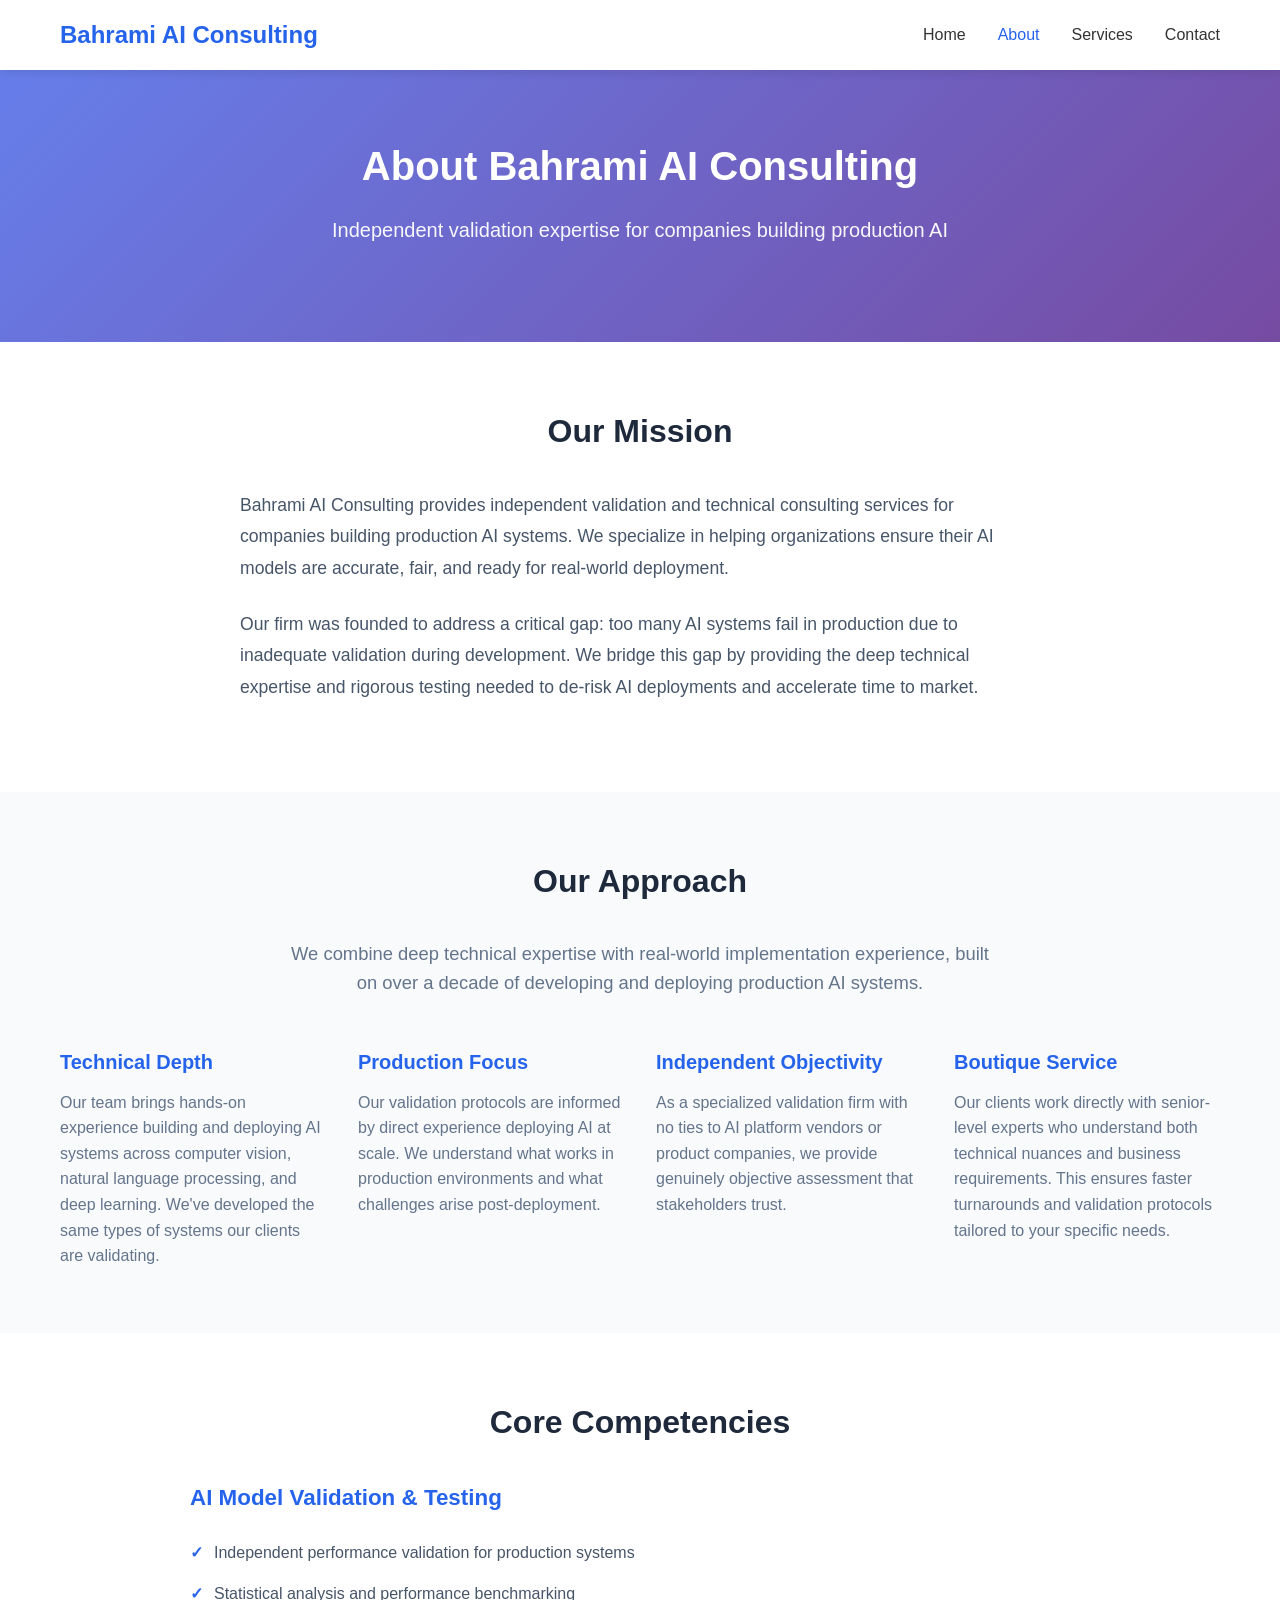
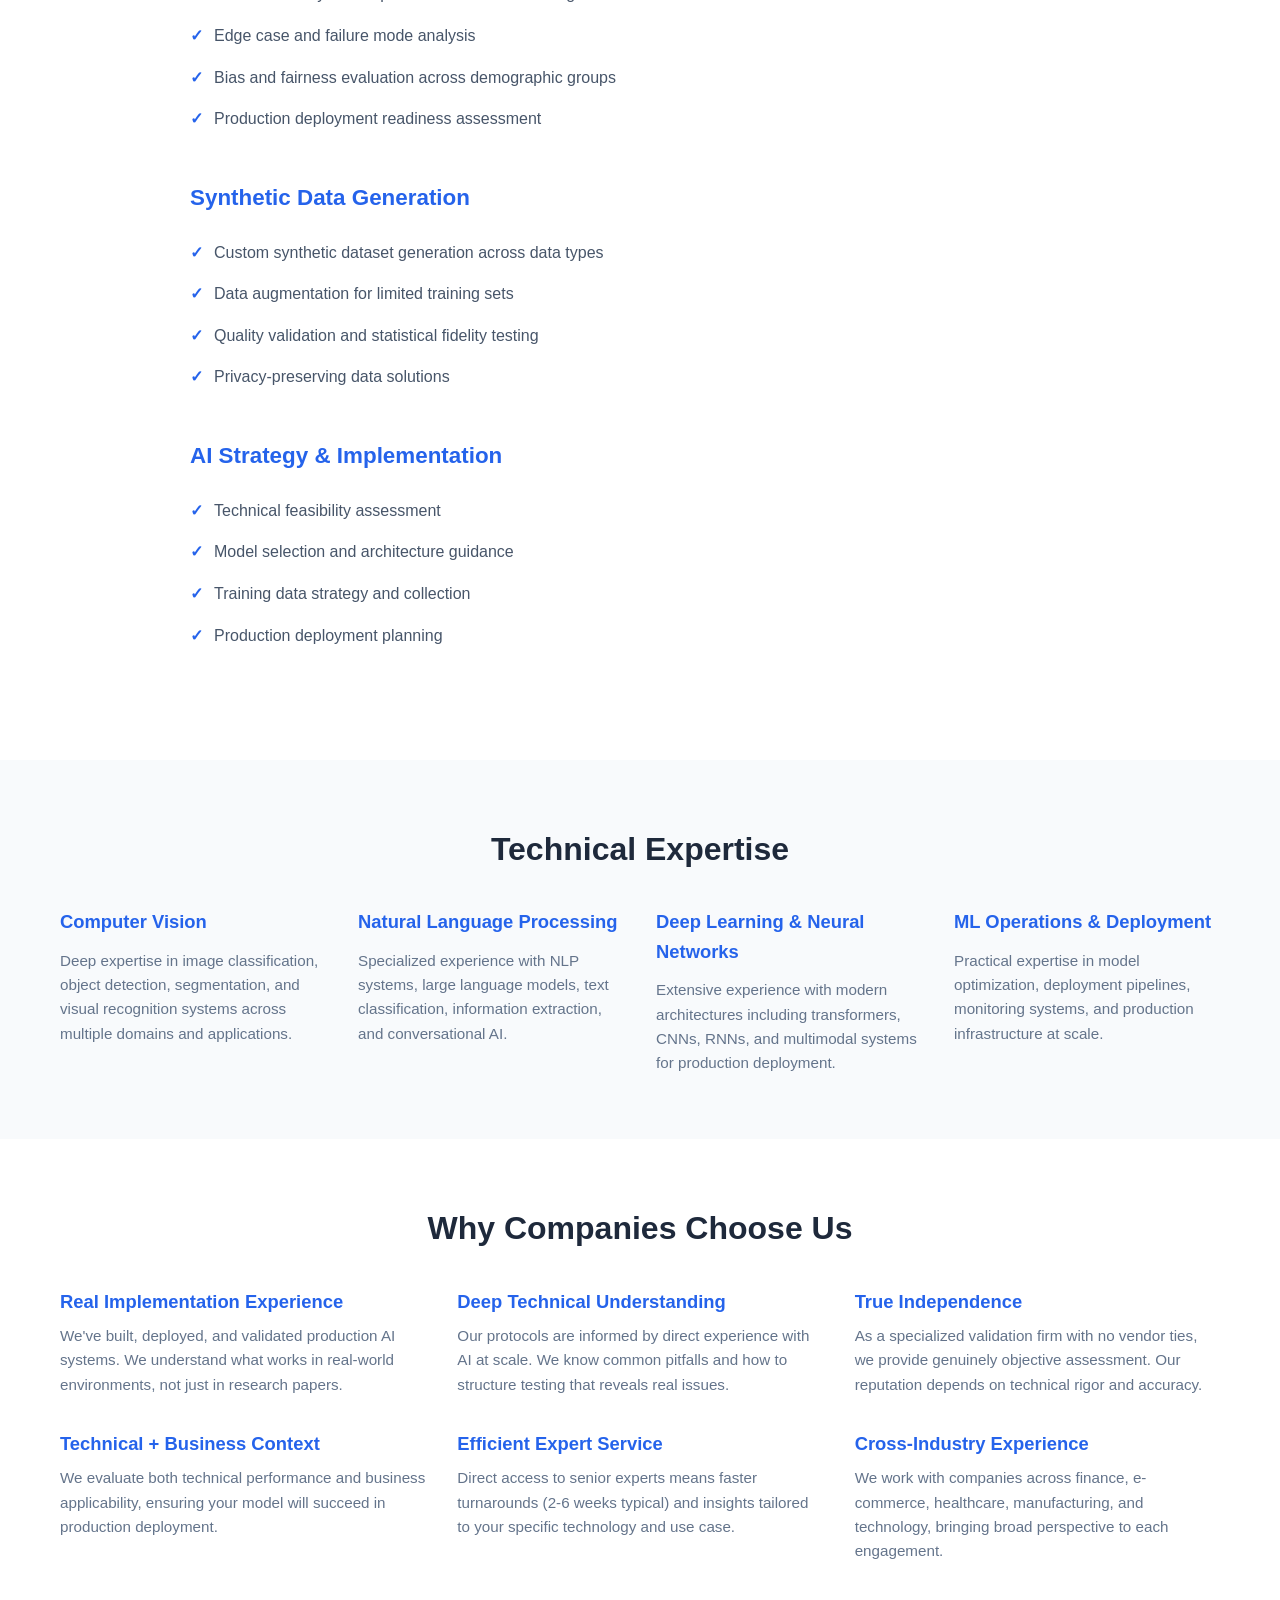
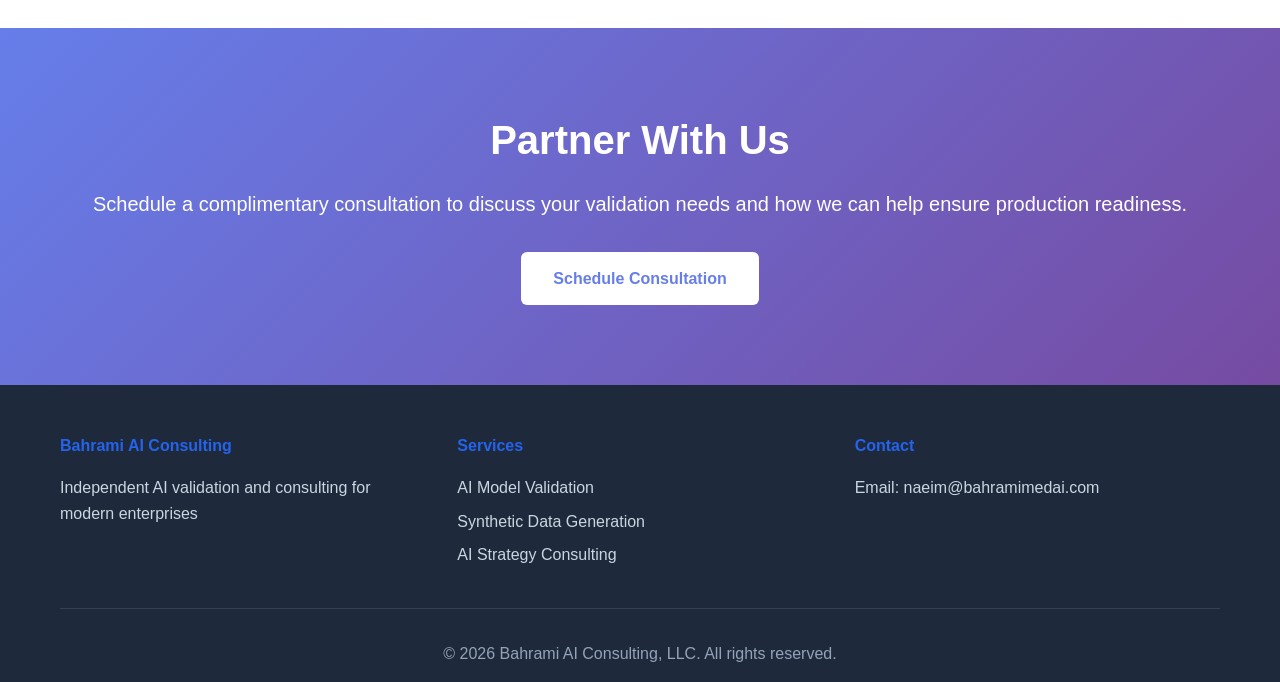
==== commit 3a5f6065: "Update to general AI focus, remove personal info" ====
--- a/about.html
+++ b/about.html
@@ -3,15 +3,15 @@
 <head>
     <meta charset="UTF-8">
     <meta name="viewport" content="width=device-width, initial-scale=1.0">
-    <title>About Us - AI Consulting</title>
-    <meta name="description" content="Specialized validation firm for medical AI companies. Expert validation services built on deep technical expertise in medical AI.">
+    <title>About Us - Bahrami AI Consulting</title>
+    <meta name="description" content="Independent AI validation firm serving companies building production AI systems. Expert validation services with over a decade of AI/ML experience.">
     <link rel="stylesheet" href="css/style.css">
 </head>
 <body>
     <!-- Navigation -->
     <nav class="navbar">
         <div class="container">
-            <div class="nav-brand">AI Consulting</div>
+            <div class="nav-brand">Bahrami AI Consulting</div>
             <ul class="nav-menu">
                 <li><a href="index.html">Home</a></li>
                 <li><a href="about.html" class="active">About</a></li>
@@ -24,8 +24,8 @@
     <!-- About Hero -->
     <section class="page-hero">
         <div class="container">
-            <h1>About AI Consulting</h1>
-            <p class="hero-subtitle">Independent validation expertise for medical AI companies</p>
+            <h1>About Bahrami AI Consulting</h1>
+            <p class="hero-subtitle">Independent validation expertise for companies building production AI</p>
         </div>
     </section>
 
@@ -34,9 +34,9 @@
         <div class="container">
             <div class="about-content">
                 <h2>Our Mission</h2>
-                <p>AI Consulting provides independent validation and technical consulting services for medical AI companies navigating the path to regulatory approval. We specialize in helping innovative healthcare technologies achieve FDA clearance through rigorous, objective validation and expert regulatory support.</p>
-                
-                <p>Our firm was founded to address a critical gap in the medical AI ecosystem: too many promising technologies face regulatory delays or failures due to inadequate validation. We bridge this gap by providing the deep technical expertise and regulatory intelligence needed to de-risk FDA submissions and accelerate time to market.</p>
+                <p>Bahrami AI Consulting provides independent validation and technical consulting services for companies building production AI systems. We specialize in helping organizations ensure their AI models are accurate, fair, and ready for real-world deployment.</p>
+                
+                <p>Our firm was founded to address a critical gap: too many AI systems fail in production due to inadequate validation during development. We bridge this gap by providing the deep technical expertise and rigorous testing needed to de-risk AI deployments and accelerate time to market.</p>
             </div>
         </div>
     </section>
@@ -45,27 +45,27 @@
     <section class="about-section gray-bg">
         <div class="container">
             <h2>Our Approach</h2>
-            <p class="section-intro">We combine deep technical expertise with regulatory intelligence, built on real-world experience developing FDA-regulated medical AI systems.</p>
+            <p class="section-intro">We combine deep technical expertise with real-world implementation experience, built on over a decade of developing and deploying production AI systems.</p>
             
             <div class="approach-grid">
                 <div class="approach-item">
                     <h3>Technical Depth</h3>
-                    <p>Our team brings hands-on experience building and deploying medical AI systems across computer vision, natural language processing, and deep learning. We've developed the same types of systems our clients are validating.</p>
-                </div>
-                
-                <div class="approach-item">
-                    <h3>Regulatory Intelligence</h3>
-                    <p>Our validation protocols are informed by direct experience navigating FDA pathways for medical devices. We understand what regulators look for and how to structure documentation that accelerates approval.</p>
+                    <p>Our team brings hands-on experience building and deploying AI systems across computer vision, natural language processing, and deep learning. We've developed the same types of systems our clients are validating.</p>
+                </div>
+                
+                <div class="approach-item">
+                    <h3>Production Focus</h3>
+                    <p>Our validation protocols are informed by direct experience deploying AI at scale. We understand what works in production environments and what challenges arise post-deployment.</p>
                 </div>
                 
                 <div class="approach-item">
                     <h3>Independent Objectivity</h3>
-                    <p>As a specialized validation firm with no ties to AI platform vendors or device manufacturers, we provide genuinely objective assessment that regulators and hospitals trust.</p>
+                    <p>As a specialized validation firm with no ties to AI platform vendors or product companies, we provide genuinely objective assessment that stakeholders trust.</p>
                 </div>
                 
                 <div class="approach-item">
                     <h3>Boutique Service</h3>
-                    <p>Our clients work directly with senior-level experts who understand both technical nuances and regulatory requirements. This ensures faster turnarounds and validation protocols tailored to your specific technology.</p>
+                    <p>Our clients work directly with senior-level experts who understand both technical nuances and business requirements. This ensures faster turnarounds and validation protocols tailored to your specific needs.</p>
                 </div>
             </div>
         </div>
@@ -78,20 +78,20 @@
             
             <div class="competency-list">
                 <div class="competency-item">
-                    <h3>Medical AI Validation & Testing</h3>
+                    <h3>AI Model Validation & Testing</h3>
                     <ul>
-                        <li>Independent performance validation for FDA/CE Mark submissions</li>
+                        <li>Independent performance validation for production systems</li>
                         <li>Statistical analysis and performance benchmarking</li>
                         <li>Edge case and failure mode analysis</li>
                         <li>Bias and fairness evaluation across demographic groups</li>
-                        <li>Real-world deployment readiness assessment</li>
+                        <li>Production deployment readiness assessment</li>
                     </ul>
                 </div>
                 
                 <div class="competency-item">
-                    <h3>Synthetic Medical Imaging Data</h3>
+                    <h3>Synthetic Data Generation</h3>
                     <ul>
-                        <li>Custom synthetic dataset generation across imaging modalities</li>
+                        <li>Custom synthetic dataset generation across data types</li>
                         <li>Data augmentation for limited training sets</li>
                         <li>Quality validation and statistical fidelity testing</li>
                         <li>Privacy-preserving data solutions</li>
@@ -99,42 +99,61 @@
                 </div>
                 
                 <div class="competency-item">
-                    <h3>Regulatory Documentation & Strategy</h3>
+                    <h3>AI Strategy & Implementation</h3>
                     <ul>
-                        <li>FDA submission documentation (510(k), PMA, De Novo)</li>
-                        <li>Validation protocol development</li>
-                        <li>Clinical evaluation reports</li>
-                        <li>Risk management documentation</li>
+                        <li>Technical feasibility assessment</li>
+                        <li>Model selection and architecture guidance</li>
+                        <li>Training data strategy and collection</li>
+                        <li>Production deployment planning</li>
                     </ul>
                 </div>
             </div>
         </div>
     </section>
 
-    <!-- Foundation -->
+    <!-- Technical Expertise -->
     <section class="about-section gray-bg">
         <div class="container">
-            <h2>Our Foundation</h2>
-            <p>AI Consulting was founded by Dr. Naeim, bringing over a decade of experience leading AI/ML development for FDA-regulated medical devices. This expertise in building, validating, and deploying medical AI systems at scale forms the foundation of our validation methodology and regulatory approach.</p>
-            
-            <p>Our specialized focus on medical AI validation ensures we stay current with evolving FDA guidance, maintain deep expertise in validation methodologies, and deliver the rigorous technical assessment that regulators require.</p>
+            <h2>Technical Expertise</h2>
+            
+            <div class="expertise-grid">
+                <div class="expertise-item">
+                    <h4>Computer Vision</h4>
+                    <p>Deep expertise in image classification, object detection, segmentation, and visual recognition systems across multiple domains and applications.</p>
+                </div>
+                
+                <div class="expertise-item">
+                    <h4>Natural Language Processing</h4>
+                    <p>Specialized experience with NLP systems, large language models, text classification, information extraction, and conversational AI.</p>
+                </div>
+                
+                <div class="expertise-item">
+                    <h4>Deep Learning & Neural Networks</h4>
+                    <p>Extensive experience with modern architectures including transformers, CNNs, RNNs, and multimodal systems for production deployment.</p>
+                </div>
+                
+                <div class="expertise-item">
+                    <h4>ML Operations & Deployment</h4>
+                    <p>Practical expertise in model optimization, deployment pipelines, monitoring systems, and production infrastructure at scale.</p>
+                </div>
+            </div>
         </div>
     </section>
 
     <!-- Why Choose Us -->
     <section class="about-section">
         <div class="container">
-            <h2>Why Medical AI Companies Choose Us</h2>
+            <h2>Why Companies Choose Us</h2>
             
             <div class="why-choose-grid">
                 <div class="why-choose-item">
                     <h4>Real Implementation Experience</h4>
-                    <p>We've built, deployed, and validated FDA-regulated AI systems. We understand what works in real clinical environments, not just in research papers.</p>
-                </div>
-                
-                <div class="why-choose-item">
-                    <h4>Deep Regulatory Understanding</h4>
-                    <p>Our protocols are informed by direct experience navigating FDA submissions. We know common pitfalls and how to structure documentation that accelerates approval.</p>
+                    <p>We've built, deployed, and validated production AI systems. We understand what works in real-world environments, not just in research papers.</p>
+                </div>
+                
+                <div class="why-choose-item">
+                    <h4>Deep Technical Understanding</h4>
+                    <p>Our protocols are informed by direct experience with AI at scale. We know common pitfalls and how to structure testing that reveals real issues.</p>
                 </div>
                 
                 <div class="why-choose-item">
@@ -143,18 +162,18 @@
                 </div>
                 
                 <div class="why-choose-item">
-                    <h4>Technical + Clinical Expertise</h4>
-                    <p>We evaluate both technical performance and clinical applicability, ensuring your model will succeed in real-world deployment.</p>
+                    <h4>Technical + Business Context</h4>
+                    <p>We evaluate both technical performance and business applicability, ensuring your model will succeed in production deployment.</p>
                 </div>
                 
                 <div class="why-choose-item">
                     <h4>Efficient Expert Service</h4>
-                    <p>Direct access to senior experts means faster turnarounds (2-6 weeks typical) and insights tailored to your specific technology.</p>
-                </div>
-                
-                <div class="why-choose-item">
-                    <h4>Specialized Focus</h4>
-                    <p>We exclusively serve medical AI companies, keeping us current with FDA guidance and validation best practices specific to healthcare AI.</p>
+                    <p>Direct access to senior experts means faster turnarounds (2-6 weeks typical) and insights tailored to your specific technology and use case.</p>
+                </div>
+                
+                <div class="why-choose-item">
+                    <h4>Cross-Industry Experience</h4>
+                    <p>We work with companies across finance, e-commerce, healthcare, manufacturing, and technology, bringing broad perspective to each engagement.</p>
                 </div>
             </div>
         </div>
@@ -164,7 +183,7 @@
     <section class="cta-section">
         <div class="container">
             <h2>Partner With Us</h2>
-            <p>Schedule a complimentary consultation to discuss your validation needs and how we can help accelerate your path to FDA approval.</p>
+            <p>Schedule a complimentary consultation to discuss your validation needs and how we can help ensure production readiness.</p>
             <a href="contact.html" class="btn btn-primary">Schedule Consultation</a>
         </div>
     </section>
@@ -174,22 +193,22 @@
         <div class="container">
             <div class="footer-content">
                 <div class="footer-col">
-                    <h4>AI Consulting</h4>
-                    <p>Independent AI validation and consulting for medical device companies</p>
+                    <h4>Bahrami AI Consulting</h4>
+                    <p>Independent AI validation and consulting for modern enterprises</p>
+                </div>
+                <div class="footer-col">
+                    <h4>Services</h4>
+                    <p><a href="services.html">AI Model Validation</a></p>
+                    <p><a href="services.html">Synthetic Data Generation</a></p>
+                    <p><a href="services.html">AI Strategy Consulting</a></p>
                 </div>
                 <div class="footer-col">
                     <h4>Contact</h4>
                     <p>Email: naeim@bahramimedai.com</p>
-                    <p>Phone: </p>
-                </div>
-                <div class="footer-col">
-                    <h4>Connect</h4>
-                    <p><a href="https://www.linkedin.com/in/naeim-bahrami" target="_blank">LinkedIn</a></p>
-                    <p><a href="https://github.com/naeimbah" target="_blank">GitHub</a></p>
                 </div>
             </div>
             <div class="footer-bottom">
-                <p>&copy; 2026 AI Consulting, LLC. All rights reserved.</p>
+                <p>&copy; 2026 Bahrami AI Consulting, LLC. All rights reserved.</p>
             </div>
         </div>
     </footer>
--- a/css/style.css
+++ b/css/style.css
@@ -1231,4 +1231,73 @@
     .process-steps {
         grid-template-columns: 1fr;
     }
+}
+
+/* Industries Section */
+.industries-section {
+    padding: 4rem 0;
+    background: #f8fafc;
+}
+
+.industries-section h2 {
+    text-align: center;
+    font-size: 2rem;
+    margin-bottom: 2rem;
+    color: #1e293b;
+}
+
+.industries-grid {
+    display: grid;
+    grid-template-columns: repeat(auto-fit, minmax(200px, 1fr));
+    gap: 1rem;
+    max-width: 1000px;
+    margin: 0 auto;
+}
+
+.industry-item {
+    background: white;
+    padding: 1.5rem;
+    text-align: center;
+    border-radius: 6px;
+    font-weight: 600;
+    color: #475569;
+    box-shadow: 0 2px 4px rgba(0,0,0,0.05);
+    transition: all 0.3s;
+}
+
+.industry-item:hover {
+    box-shadow: 0 4px 12px rgba(0,0,0,0.1);
+    transform: translateY(-2px);
+    color: #2563eb;
+}
+
+/* Expertise Grid */
+.expertise-grid {
+    display: grid;
+    grid-template-columns: repeat(auto-fit, minmax(250px, 1fr));
+    gap: 2rem;
+    margin-top: 2rem;
+}
+
+.expertise-item h4 {
+    color: #2563eb;
+    margin-bottom: 0.75rem;
+    font-size: 1.15rem;
+}
+
+.expertise-item p {
+    color: #64748b;
+    line-height: 1.6;
+    font-size: 0.95rem;
+}
+
+/* Responsive */
+@media (max-width: 768px) {
+    .industries-grid {
+        grid-template-columns: repeat(2, 1fr);
+    }
+    
+    .expertise-grid {
+        grid-template-columns: 1fr;
+    }
 }
